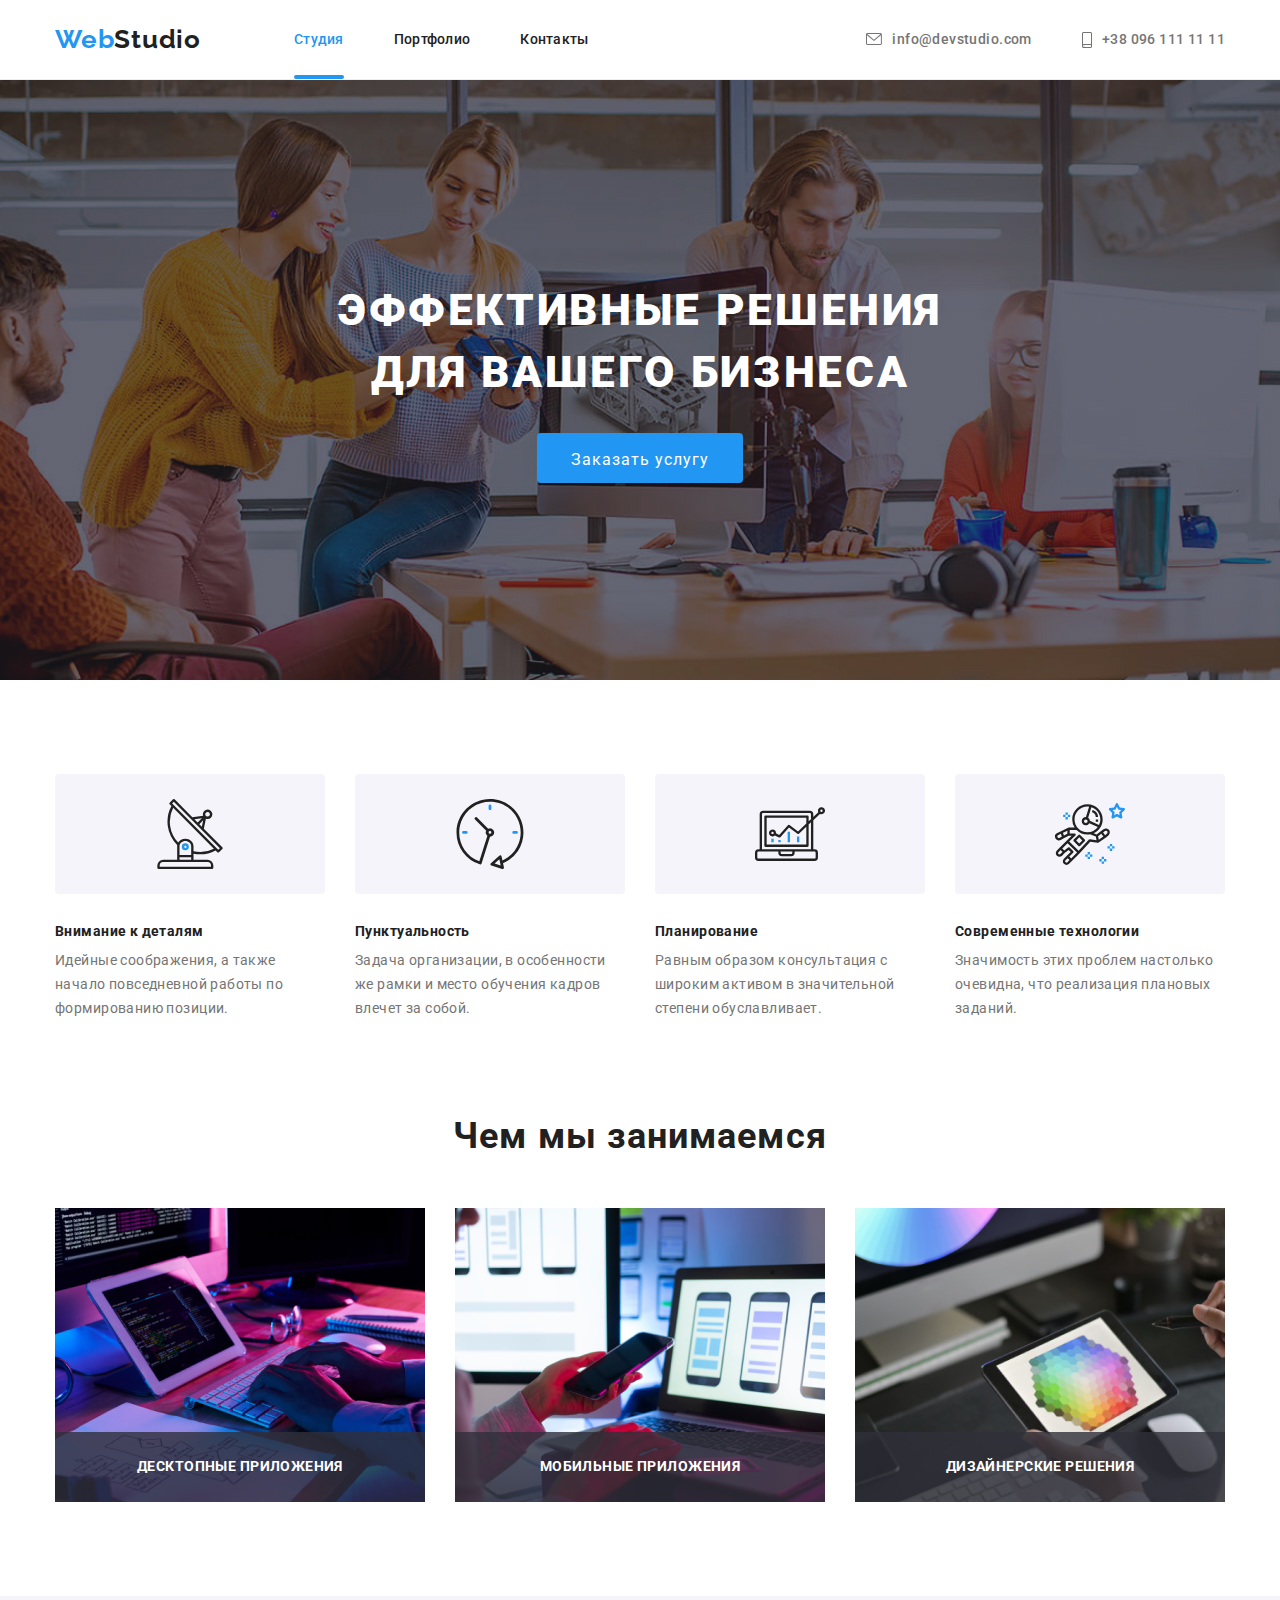
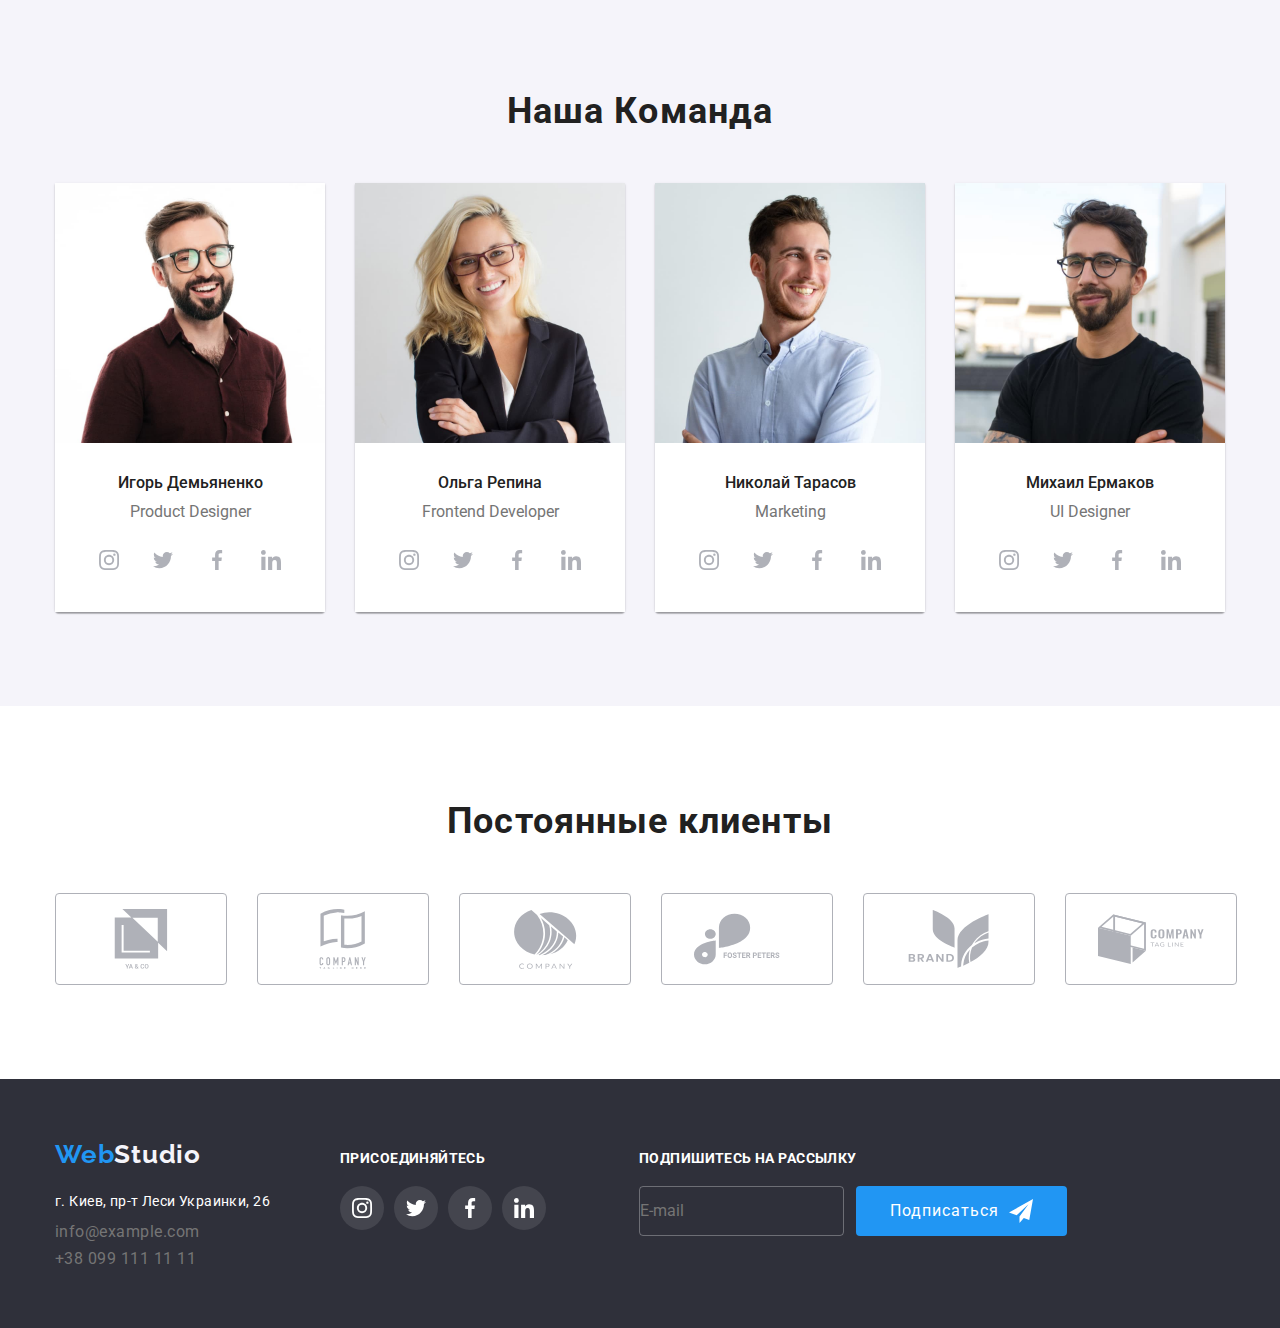
==== index.html @ 4f33f9c4 "построил структуру в футоре и в модалке" ====
<!DOCTYPE html>
<html lang="ru">

<head>
    <meta charset="UTF-8">
    <meta http-equiv="X-UA-Compatible" content="IE=edge">
    <meta name="viewport" content="width=device-width, initial-scale=1.0">
    <link rel="preconnect" href="https://fonts.googleapis.com">
    <link rel="preconnect" href="https://fonts.gstatic.com" crossorigin>
    <link rel="preconnect" href="https://fonts.googleapis.com">
    <link rel="preconnect" href="https://fonts.gstatic.com" crossorigin>
    <link href="https://fonts.googleapis.com/css2?family=Raleway:wght@700&family=Roboto:wght@400;500;700;900&display=swap"
        rel="stylesheet">
    <link rel="stylesheet" href="./css/modern-normalize.css"> 
    <link rel="stylesheet" href="./css/style.css">
    <title>Studio</title>
</head>

<body>
    <!--шапка сайта-->
    <header class="header">
        <div class="container header-container">
            <nav class="nav">
                <a class="header-logo" href=""><span class="logo-web">Web</span>Studio</a>
                <ul class="nav-list">
                    <li class="nav-item ">
                        <a class="nav-link current" href="./index.html">Студия</a>
                    </li>
                    <li class="nav-item">
                        <a class="nav-link" href="./portfolio.html">Портфолио</a>
                    </li>
                    <li class="nav-item">
                        <a class="nav-link" href="#">Контакты</a>
                    </li>
                </ul>
            </nav>
            <ul class="nav-contacts-list">
                <li class="contacts-item">
                        <a class="contacts-link hover-link" href="info@devstudio.com">
                            <svg class="icon-mail" width="16px" height="12px">
                                <use href="./images/svg/symbol-defs.svg#icon-envelope"></use>
                            </svg>info@devstudio.com</a>
                </li>
            
                <li class="contacts-item">
                    <a class="contacts-link hover-link" href="+380961111111">
                        <svg class="icon-tel" width="10px" height="16px">
                            <use href="./images/svg/symbol-defs.svg#icon-smartphone"></use>
                        </svg>+38 096 111 11 11</a>
                </li>
            </ul>
        </div>
    </header>
    <!--уникальный контент страницы-->
    <main>
        <!--секция 1-->
        <section class="hero-section">
            <div class="container container-hero">
                <h1 class="hero-titel">ЭФФЕКТИВНЫЕ РЕШЕНИЯ<br> ДЛЯ ВАШЕГО БИЗНЕСА</h1>
                <button class="button-hero" type="button" data-modal-open>Заказать услугу</button>
                <div class="backdrop is-hidden"data-modal>
                    <div class="modal ">
                     <button class="close-modal-icon" type="button"data-modal-close>
                         <svg class="close-icon" width="18" height="18">
                             <use href="./images/svg/sprite-2.svg#icon-close"></use>
                         </svg>
                     </button>
                    <div class="modal-form-block">
                        <h2 class="form-titel">Оставьте свои данные, мы вам перезвоним</h2>
                        <form class="modal-form" name="call-back-form">
                                <div class="modal-form-item">
                                    <label class="form-label" for="user-name">Имя
                                    <input class="form-input" type="text" name="user-name" placeholder="#">
                                    </label>
                                </div>
                                <div class="modal-form-item">
                                    <label class="form-label" for="user-tel">Телефон
                                    <input class="form-input" type="text" name="user-tel" placeholder="#">
                                    </label>
                                </div>
                                <div class="modal-form-item">
                                    <label class="form-label" for="user-e-mail">Почта
                                    <input class="form-input" type="text" name="user-e-mail" placeholder="#">
                                    </label>
                                </div>
                                <div class="modal-form-item">
                                    <label class="form-label" for="textarea">
                                    <textarea name="textarea" id="" cols="40" rows="10"></textarea>
                                    </label>
                                </div>
                        </form>
                        <p>Соглашаюсь с рассылкой и принимаю Условия договора</p>
                        <button class="button-hero">Отправить</button>
                    </div>
                    </div>
                </div>
            </div>
        </section>
        <!--наши преимущества-->
        <section class="section">
            <div class="container">
                <h2 class="visually-hidden">Наши преимущества</h2>
                <ul class="benefits-list">
                    <li class="benefits-item ">
                        <div class="benefits-bg">
                              <svg class="benefits-icon" width="70" height="70"viewBox="0 0 70 70">
                                 <use href="./images/svg/symbol-defs.svg#icon-antenna-1"></use>
                             </svg> 
                        </div>
                        <h3 class="benefits-titel">Внимание к деталям</h3>
                        <p class="benefits-text">Идейные соображения, а также начало повседневной работы по формированию позиции.</p>
                    </li>
                
                    <li class="benefits-item ">
                        <div class="benefits-bg">
                        <svg class="" width="70" height="70">
                            <use href="./images/svg/symbol-defs.svg#icon-clock"></use>
                        </svg>
                        </div>
                        <h3 class="benefits-titel">Пунктуальность</h3>
                        <p class="benefits-text">Задача организации, в особенности же рамки и место обучения кадров влечет за собой.
                        </p>
                    </li>
                
                    <li class="benefits-item ">
                        <div class="benefits-bg">
                        <svg class="" width="70" height="70">
                            <use href="./images/svg/symbol-defs.svg#icon-diagram"></use>
                        </svg>
                        </div>
                        <h3 class="benefits-titel">Планирование</h3>
                        <p class="benefits-text">Равным образом консультация с широким активом в значительной степени обуславливает.
                        </p>
                    </li>
                
                    <li class="benefits-item ">
                        <div class="benefits-bg">
                        <svg class="" width="70" height="70">
                            <use href="./images/svg/symbol-defs.svg#icon-astronaut"></use>
                        </svg>
                        </div>
                        <h3 class="benefits-titel">Современные технологии</h3>
                        <p class="benefits-text">Значимость этих проблем настолько очевидна, что реализация плановых заданий.</p>
                    </li>
                </ul>
            </div>
        </section>
        <!--секция чем мы занимаемся-->
        <section class="section jobs-section">
            <div class="container">
                <h2 class="titel">Чем мы занимаемся</h2>
                <ul class="jobs-list">
                    <li class="jobs-item">
                        <div class="jobs-block">
                        <img src="./images/tablet.png" alt="Десктопные приложения" width="370">
                        <p class="jobs-label">Десктопные приложения</p>
                        </div>
                    </li>
                    <li class="jobs-item">
                        <div class="jobs-block">
                        <img src="./images/notebook.png" alt="Мобильные приложения" width="370">
                        <p class="jobs-label">Мобильные приложения</p>
                        </div>
                    </li>
                    <li class="jobs-item">
                        <div class="jobs-block">
                        <img src="./images/tabletmini.png" alt="Дизайнерские решения" width="370">
                        <p class="jobs-label">Дизайнерские решения</p>
                        </div>
                    </li>
                </ul>
            </div>
        </section>
        <!--секция наша команда-->
        <section class="section team-section">
            <div class="container">
                <h2 class="titel">Наша Команда</h2>
                <ul class="team-list">
                    <li class="team-item">
                        <img src="./images/jpeg/igor.jpg" alt="Игорь" width="270">
                        <div class="team-card">
                            <h3 class="team-name">Игорь Демьяненко</h3>
                            <p class="team-position">Product Designer</p>
                            <ul class="social-list">
                                <li class="social-item">
                                    <a href="#" class="social-link"> 
                                    <svg class="social-icon" width="20" height="20">
                                        <use href="./images/svg/symbol-defs.svg#icon-instagram"></use>
                                    </svg>   
                                    </a>
                                </li>
                                <li class="social-item">
                                    <a href="#" class="social-link">
                                            <svg class="social-icon" width="20" height="20">
                                                <use href="./images/svg/symbol-defs.svg#icon-twitter"></use>
                                            </svg>
                                    </a>
                                </li>
                                <li class="social-item">
                                    <a href="#" class="social-link">
                                            <svg class="social-icon" width="20" height="20">
                                                <use href="./images/svg/symbol-defs.svg#icon-facebook"></use>
                                            </svg>
                                    </a>
                                </li>
                                <li class="social-item">
                                    <a href="#" class="social-link">
                                            <svg class="social-icon" width="20" height="20">
                                                <use href="./images/svg/symbol-defs.svg#icon-linkedin"></use>
                                            </svg>
                                    </a>
                                </li>
                            </ul>
                        </div>
                    </li>
                    <li class="team-item">
                        <img src="./images/jpeg/olga.jpg" alt="Ольга" width="270">
                        <div class="team-card">
                            <h3 class="team-name">Ольга Репина</h3>
                            <p class="team-position">Frontend Developer</p>
                            <ul class="social-list">
                                <li class="social-item">
                                    <a href="" class="social-link">
                                            <svg class="social-icon" width="20" height="20">
                                                <use href="./images/svg/symbol-defs.svg#icon-instagram"></use>
                                            </svg>
                                    </a>
                                </li>
                                <li class="social-item">
                                    <a href="" class="social-link">
                                            <svg class="social-icon" width="20" height="20">
                                                <use href="./images/svg/symbol-defs.svg#icon-twitter"></use>
                                            </svg>
                                    </a>
                                </li>
                                <li class="social-item">
                                    <a href="" class="social-link">
                                            <svg class="social-icon" width="20" height="20">
                                                <use href="./images/svg/symbol-defs.svg#icon-facebook"></use>
                                            </svg>
                                    </a>
                                </li>
                                <li class="social-item">
                                    <a href="" class="social-link">
                                            <svg class="social-icon" width="20" height="20">
                                                <use href="./images/svg/symbol-defs.svg#icon-linkedin"></use>
                                            </svg>
                                    </a>
                                </li>
                            </ul>
                        </div>
                    </li>
                    <li class="team-item">
                        <img src="./images/jpeg/nikolay.jpg" alt="Николай" width="270">
                        <div class="team-card">
                            <h3 class="team-name">Николай Тарасов</h3>
                            <p class="team-position">Marketing</p>
                            <ul class="social-list">
                                <li class="social-item">
                                    <a href="" class="social-link">
                                            <svg class="social-icon" width="20" height="20">
                                                <use href="./images/svg/symbol-defs.svg#icon-instagram"></use>
                                            </svg>
                                    </a>
                                </li>
                                <li class="social-item">
                                    <a href="" class="social-link">
                                            <svg class="social-icon" width="20" height="20">
                                                <use href="./images/svg/symbol-defs.svg#icon-twitter"></use>
                                            </svg>
                                    </a>
                                </li>
                                <li class="social-item">
                                    <a href="" class="social-link">
                                            <svg class="social-icon" width="20" height="20">
                                                <use href="./images/svg/symbol-defs.svg#icon-facebook"></use>
                                            </svg>
                                    </a>
                                </li>
                                <li class="social-item">
                                    <a href="" class="social-link">
                                            <svg class="social-icon" width="20" height="20">
                                                <use href="./images/svg/symbol-defs.svg#icon-linkedin"></use>
                                            </svg>
                                    </a>
                                </li>
                            </ul>
                        </div>
                    </li>
                    <li class="team-item">
                        <img src="./images/jpeg/mikhail.jpg" alt="Михаил" width="270">
                        <div class="team-card">
                            <h3 class="team-name">Михаил Ермаков</h3>
                            <p class="team-position">UI Designer</p>
                            <ul class="social-list">
                                <li class="social-item">
                                    <a href="" class="social-link">
                                            <svg class="social-icon" width="20" height="20">
                                                <use href="./images/svg/symbol-defs.svg#icon-instagram"></use>
                                            </svg>
                                    </a>
                                </li>
                                <li class="social-item">
                                    <a href="" class="social-link">
                                            <svg class="social-icon" width="20" height="20">
                                                <use href="./images/svg/symbol-defs.svg#icon-twitter"></use>
                                            </svg>
                                    </a>
                                </li>
                                <li class="social-item">
                                    <a href="" class="social-link">
                                            <svg class="social-icon" width="20" height="20">
                                                <use href="./images/svg/symbol-defs.svg#icon-facebook"></use>
                                            </svg>
                                    </a>
                                </li>
                                <li class="social-item">
                                    <a href="" class="social-link">
                                            <svg class="social-icon" width="20" height="20">
                                                <use href="./images/svg/symbol-defs.svg#icon-linkedin"></use>
                                            </svg>
                                    </a>
                                </li>
                            </ul>
                        </div>
                    </li>
                </ul>
            </div>
        </section>
        <section class="section">
            <div class="container">
                <h2 class="titel">Постоянные клиенты</h2>
                <ul class="clients-list">
                    <li class="clients-item">
                        <a href="" class="clients-link">
                            <svg class="clients-icon" width="106px" height="60px">
                                <use href="./images/svg/sprite-2.svg#icon-client-1"></use>
                            </svg>
                        </a>
                    </li>
                    <li class="clients-item">
                        <a href="" class="clients-link">
                            <svg class="clients-icon" width="106px" height="60px">
                                <use href="./images/svg/sprite-2.svg#icon-client-2"></use>
                            </svg>
                        </a>
                    </li>
                    <li class="clients-item">
                        <a href="" class="clients-link">
                            <svg class="clients-icon" width="106px" height="60px">
                                <use href="./images/svg/sprite-2.svg#icon-client-3"></use>
                            </svg>
                        </a>
                    </li>
                    <li class="clients-item">
                    <a href="" class="clients-link">
                        <svg class="clients-icon" width="106px" height="60px">
                            <use href="./images/svg/sprite-2.svg#icon-client-4"></use>
                        </svg>
                    </a>
                    </li>
                    <li class="clients-item">
                    <a href="" class="clients-link">
                        <svg class="clients-icon" width="106px" height="60px">
                            <use href="./images/svg/sprite-2.svg#icon-client-5"></use>
                        </svg>
                    </a>
                    </li>
                    <li class="clients-item">
                        <a href="" class="clients-link">
                            <svg class="clients-icon" width="106px" height="60px">
                                <use href="./images/svg/sprite-2.svg#icon-client-6"></use>
                            </svg>
                        </a>
                    </li>
                </ul>
            </div>
        </section>
    </main>
    <!--подвал-->
    <footer class="page-footer">
        <div class="container footer-container">
            <div class="address-block">
                <a class="footer-logo" href=""><span class="logo-web">Web</span>Studio</a>
                <address class="address">
                    <ul class="address-list">
                        <li class="address-item">
                            <a class="address-link"
                                href="https://www.google.com/maps/place/%D0%B1%D1%83%D0%BB.+%D0%9B%D0%B5%D1%81%D0%B8+%D0%A3%D0%BA%D1%80%D0%B0%D0%B8%D0%BD%D0%BA%D0%B8,+26,+%D0%9A%D0%B8%D0%B5%D0%B2,+02000/data=!4m2!3m1!1s0x40d4cf0e033ecbe9:0x57a4dffefec77da0?sa=X&ved=2ahUKEwixr6azg6_zAhUvlIsKHU6wDGkQ8gF6BAgFEAE">г.
                                Киев, пр-т Леси Украинки, 26</a>
                        </li>
                        <li class="address-item">
                            <a class="contacts-link hover-link" href="mailto:info@example.com">info@example.com</a>
                        </li>
                        <li class="address-item">
                            <a class="contacts-link hover-link" href="tel:+380991111111">+38 099 111 11 11</a>
                        </li>
                    </ul>
                
                </address>
            </div>
            <div class="social-footer">
            <h2 class="social-titel">присоединяйтесь</h2>
            <ul class="social-list">
                <li class="footer-social-item">
                    <a href="#" class="footer-social-link">
                            <svg class="social-icon" widht="20" height="20">
                                <use href="./images/svg/symbol-defs.svg#icon-instagram1"></use>
                            </svg>
                    </a>
                </li>
                <li class="footer-social-item">
                    <a href="#" class="footer-social-link">
                            <svg class="social-icon" widht="20" height="20">
                                <use href="./images/svg/symbol-defs.svg#icon-twitter1"></use>
                            </svg>
                    </a>
                </li>
                <li class="footer-social-item">
                    <a href="#" class="footer-social-link">
                            <svg class="social-icon" widht="20" height="20">
                                <use href="./images/svg/symbol-defs.svg#icon-facebook1"></use>
                            </svg>
                    </a>
                </li>
                <li class="footer-social-item">
                    <a href="#" class="footer-social-link">
                            <svg class="social-icon" widht="20" height="20">
                                <use href="./images/svg/symbol-defs.svg#icon-linkedin1"></use>
                            </svg>
                    </a>
                </li>
            </ul>
            </div>
            <div class="subscribe-footer">
                <h3 class="social-titel">Подпишитесь на рассылку</h3>
                <div class="subscribe-footer-block">
                    <form class="subscribe-form" name="e-mail">
                        <div>
                        <label class="subscribe-label" for="e-mail">
                            <input class="subscribe-input" type="e-mail" name="e-mail" placeholder="E-mail">
                        </label>
                        </div>
                    </form>
                    <button type="button" class="button-subscribe">Подписаться
                        <svg class="icon-send" width="24px" height="24px">
                            <use href="./images/svg/icons.svg#icon-icon-send"></use>
                        </svg>
                    </button>
                </div>
            </div>
        </div>  
    </footer>
    <script src="./js/modal.js"></script>
</body>

</html>
---- css/style.css ----
/* 
основной шрифт страницы Roboto 
шрифт логотипа Raleway 700

Weight ссылок и кнопок на странице портфолио 500
Weight заголовков 700 900

цвета
основной цвет абзацов #757575;
вторичный цвет заголовков, ссылок #212121;
белый цвет для кнопок и заголовков #FFFFFF

основной цвет фона #E5E5E5
вторичный цвет фона #F5F4FA
цвет для сылок с эфектом ховер #2196F3
-------------------------------------------------------------------------------------*/

:root {
  --title-text-color: #212121;
  --accent-color: #2196f3;
  --primary-white-color: #ffffff;
  --bg-white-color: #f5f4fa;
  --main-text-color: #757575;
  --dark-bg-color: #2f303a;
}

body {
  padding-top: 80px;
  font-family: roboto, sans-serif;
  color: var(--main-text-color);
}
h1,
h2,
h3,
p {
  margin: 0;
}
ul {
  padding: 0;
  margin: 0;
  list-style: none;
}
img {
  display: block;
  max-width: 100%;
  height: auto;
}

.container {
  width: 1200px;
  margin-left: auto;
  margin-right: auto;
  padding-left: 15px;
  padding-right: 15px;
}
.section {
  padding-top: 94px;
  padding-bottom: 94px;
}
.titel {
  margin-top: 0;
  margin-bottom: 50px;

  font-weight: 700;
  font-size: 36px;
  line-height: 1.2;
  letter-spacing: 0.03em;
  text-align: center;
  color: var(--title-text-color);
}

/* шапка-----------*/
.header {
  position: fixed;
  top: 0;
  left: 0;
  width: 100%;
  z-index: 1;
  background-color: var(--primary-white-color);
  border-bottom: 1px solid #eeeeee;
}
.header-container {
  display: flex;
  align-items: center;
}
.header-logo {
  font-family: raleway, sans-serif;
  font-weight: 700;
  font-size: 26px;
  line-height: 1.2;
  letter-spacing: 0.03em;
  color: var(--title-text-color);
  text-decoration: none;
}
.logo-web {
  color: var(--accent-color);
}
/* навигация -----------------------------*/
.nav {
  display: flex;
  align-items: center;
}
.nav-list {
  display: flex;
  margin-left: 93px;
}
.nav-list .nav-item:not(:last-child) {
  margin-right: 50px;
}
.nav-item {
  list-style: none;
}

.nav-link {
  display: block;
  padding-top: 32px;
  padding-bottom: 32px;

  position: relative;

  font-weight: 500;
  font-size: 14px;
  line-height: 1.1;
  letter-spacing: 0.02em;
  color: var(--title-text-color);
  text-decoration: none;

  transition: color 250ms cubic-bezier(0.4, 0, 0.2, 1);
}
.nav-link:hover,
.nav-link:focus {
  color: var(--accent-color);
}
.current {
  color: var(--accent-color);
}
.current::after {
  content: "";

  position: absolute;
  left: 0;
  bottom: 0;

  display: block;
  width: 100%;
  height: 4px;
  border-radius: 2px;
  background-color: var(--accent-color);
}
/* почта+телефон -----------------------------*/
.nav-contacts-list {
  display: flex;
  margin-left: auto;

  font-weight: 500;
  font-size: 14px;
  line-height: 1.1;
  letter-spacing: 0.02em;
  list-style: none;
}
.nav-contacts-list .contacts-item + .contacts-item {
  margin-left: 50px;
}
.contacts-link {
  display: flex;
  align-items: center;
  color: var(--main-text-color);
  text-decoration: none;
  font-style: normal;
  letter-spacing: 0.03em;

  transition: color 250ms cubic-bezier(0.4, 0, 0.2, 1);
}
.hover-link:hover,
.hover-link:focus {
  fill: var(--accent-color);
  color: var(--accent-color);
}
.icon-mail {
  fill: currentColor;
  margin-right: 10px;
}
.icon-mail::before {
  content: "";
}

.icon-tel {
  fill: currentColor;
  margin-right: 10px;
}
.icon-tel::before {
  content: "";
}

/* герой --------------------------------------*/
.hero-section {
  padding: 200px 0;
  text-align: center;
  max-width: 1600px;
  height: 600px;
  margin-left: auto;
  margin-right: auto;
  background-image: linear-gradient(
      to right,
      rgba(47, 48, 58, 0.4),
      rgba(47, 48, 58, 0.4)
    ),
    url(../images/jpeg/bg-img.jpg);
  background-repeat: no-repeat;
  background-position: center;
}
.container-hero {
}
.hero-titel {
  margin-top: 0;
  margin-bottom: 30px;

  font-weight: 900;
  font-size: 44px;
  line-height: 1.4;
  letter-spacing: 0.06em;
  color: var(--primary-white-color);
}

.button-hero {
  min-width: 200px;
  height: 50px;
  padding: 10px 32px;
  border-radius: 4px;
  border-color: transparent;

  font-family: roboto, sans-serif;
  font-size: 16px;
  line-height: 1.9;
  letter-spacing: 0.06em;
  color: var(--primary-white-color);
  background-color: var(--accent-color);
  cursor: pointer;
}
.backdrop {
  position: fixed;
  opacity: 1;
  top: 0;
  left: 0;
  width: 100%;
  height: 100%;
  background-color: rgba(0, 0, 0, 0.2);

  z-index: 1;
  transition: opacity 250ms cubic-bezier(0.4, 0, 0.2, 1);
}
.backdrop.is-hidden {
  opacity: 0;
  pointer-events: none;
}
.backdrop.is-hidden.scale {
  top: 50%;
  left: 50%;
  transform: translate(-50%, -50%) scale(0.8);
  transition: transform 250ms cubic-bezier(0.4, 0, 0.2, 1);
}
.modal {
  position: absolute;
  top: 50%;
  left: 50%;
  width: 528px;
  height: 581px;
  transform: translate(-50%, -50%) scale(1);
  transition: transform 250ms cubic-bezier(0.4, 0, 0.2, 1),
    background-color 250ms cubic-bezier(0.4, 0, 0.2, 1),
    box-shadow 250ms cubic-bezier(0.4, 0, 0.2, 1);

  border-radius: 4px;
  box-shadow: 0px 1px 3px rgba(0, 0, 0, 0.12), 0px 1px 1px rgba(0, 0, 0, 0.14),
    0px 2px 1px rgba(0, 0, 0, 0.2);
  background-color: var(--primary-white-color);
}
.close-modal-icon {
  display: flex;
  align-items: center;
  position: absolute;
  top: 8px;
  right: 8px;
  width: 30px;
  height: 30px;
  border: 1px solid rgba(0, 0, 0, 0.1);
  border-radius: 50%;
  background-color: var(--primary-white-color);
  cursor: pointer;
}
.modal-form-block {
  display: flex;
  flex-direction: column;
  align-items: center;
}
.form-titel {
  font-weight: 700;
  font-size: 20px;
  line-height: 1.2;
  letter-spacing: 0.03em;

  color: var(--title-text-color);
}
.modal-form-list {
}
.modal-form-item {
}
.modal-form {
}
.form-label {
}
.form-input {
}
/* секция ПРЕИМУЩЕСТВА(BENEFITS) страница "студия"------------- */
.visually-hidden {
  position: absolute;
  width: 1px;
  height: 1px;
  margin: -1px;
  padding: 0;
  overflow: hidden;
  border: 0;
  clip: rect(0 0 0 0);
}
.benefits-list {
  display: flex;
}
.benefits-list .benefits-item + .benefits-item {
  margin-left: 30px;
}

.benefits-bg {
  display: flex;
  justify-content: center;
  align-items: center;
  width: 270px;
  height: 120px;
  margin-bottom: 30px;
  border-radius: 4px;
  background-color: var(--bg-white-color);
}
.benefits-icon {
  display: flex;
}

.benefits-titel {
  margin-top: 0;
  margin-bottom: 10px;

  font-weight: 700;
  font-size: 14px;
  line-height: 1.1;
  letter-spacing: 0.03em;
  color: var(--title-text-color);
}
.benefits-text {
  margin-top: 0;
  margin-bottom: 0;

  font-weight: 400;
  font-size: 14px;
  line-height: 1.7;
  letter-spacing: 0.03em;
}

/* секция ЧЕМ МЫ ЗАНИМАЕМСЯ(Jobs) страница "студия"--------- */
.jobs-section {
  padding-top: 0;
}
.jobs-list {
  display: flex;
}
.jobs-list .jobs-item + .jobs-item {
  margin-left: 30px;
}
.jobs-block {
  position: relative;
}
.jobs-label {
  display: flex;
  justify-content: center;
  align-items: center;
  position: absolute;
  bottom: 0;
  left: 0;
  width: 100%;
  height: 70px;

  font-weight: 700;
  font-size: 14px;
  line-height: 1.1;
  letter-spacing: 0.03em;
  color: var(--primary-white-color);
  background-color: rgba(47, 48, 58, 0.8);
  text-transform: uppercase;
}

/* секция команда(Team) страница "студия" --------------------*/
.team-section {
  background-color: var(--bg-white-color);
}
.team-card {
  padding: 30px 0;
  background-color: var(--primary-white-color);
}

.team-list {
  display: flex;
}
.team-list .team-item + .team-item {
  margin-left: 30px;
}
.team-item {
  box-shadow: 0px 1px 3px rgba(0, 0, 0, 0.12), 0px 1px 1px rgba(0, 0, 0, 0.14),
    0px 2px 1px rgba(0, 0, 0, 0.2);
  border-radius: 0px 0px 4px 4px;
}

.team-name {
  margin-bottom: 10px;
  text-align: center;
  font-weight: 500;
  font-size: 16px;
  line-height: 1.2;
  color: var(--title-text-color);
}
.team-position {
  margin-bottom: 16px;
  text-align: center;
  font-weight: 400;
  font-size: 16px;
  line-height: 1.2;
}

.social-list {
  display: flex;
  justify-content: center;
  align-items: center;
}

.social-list .social-item + .social-item {
  margin-left: 10px;
}
.social-link {
  display: flex;
  cursor: pointer;
  justify-content: center;
  align-items: center;
  width: 44px;
  height: 44px;
  border: none;
  border-radius: 50%;

  transition: background-color 250ms cubic-bezier(0.4, 0, 0.2, 1),
    fill 250ms cubic-bezier(0.4, 0, 0.2, 1);
}
.social-icon {
  fill: #afb1b8;
}
.social-link:hover,
.social-link:focus {
  background-color: var(--accent-color);
}
.social-link:hover .social-icon,
.social-link:focus .social-icon {
  fill: var(--primary-white-color);
}
/* секция клиенты-------------------- */
.clients-list {
  display: flex;
}
.clients-list .clients-item + .clients-item {
  margin-left: 30px;
}
.clients-item {
}
.clients-link {
  display: flex;
  justify-content: center;
  align-items: center;
  width: 172px;
  height: 92px;
  border: 1px solid #afb1b8;
  border-radius: 4px;

  transition: border-color 250ms cubic-bezier(0.4, 0, 0.2, 1),
    fill 250ms cubic-bezier(0.4, 0, 0.2, 1);
}
.clients-link:hover,
.clients-link:focus {
  border-color: var(--accent-color);
}
.clients-link:hover .clients-icon,
.clients-link:focus .clients-icon {
  fill: var(--accent-color);
}
.clients-icon {
  fill: #afb1b8;
  transition: color 250ms cubic-bezier(0.4, 0, 0.2, 1);
}

/* футер--------------------------------------------------- */
.page-footer {
  padding: 60px 0;
  background-color: #2f303a;
}
.footer-container {
  display: flex;
  align-items: baseline;
}
.address-block {
  margin-right: 70px;
}
.footer-logo {
  display: block;
  margin-bottom: 20px;
  font-family: raleway, sans-serif;
  font-weight: 700;
  font-size: 26px;
  line-height: 1.2;
  letter-spacing: 0.03em;
  color: var(--bg-white-color);
  text-decoration: none;
}
.address-list {
  display: inline-block;
}
.address-list .address-item + .address-item {
  margin-top: 9px;
}
.address-link {
  font-style: normal;
  font-size: 14px;
  line-height: 1.7;
  letter-spacing: 0.03em;
  color: var(--primary-white-color);
  text-decoration: none;

  transition: color 250ms cubic-bezier(0.4, 0, 0.2, 1);
}
.address-link:hover,
.address-link:focus {
  color: var(--accent-color);
}

.social-footer {
  margin-right: 93px;
}
.social-titel {
  margin-bottom: 20px;
  font-style: normal;
  font-weight: 700;
  font-size: 14px;
  line-height: 16px;
  letter-spacing: 0.03em;
  text-transform: uppercase;
  color: var(--primary-white-color);
}
.footer-social-item {
  fill: var(--primary-white-color);
}
.footer-social-link {
  display: flex;
  justify-content: center;
  align-items: center;
  width: 44px;
  height: 44px;
  border: none;
  border-radius: 50%;
  background-color: rgba(255, 255, 255, 0.1);

  transition: background-color 250ms cubic-bezier(0.4, 0, 0.2, 1);
}
.footer-social-link:hover,
.footer-social-link:focus {
  background-color: var(--accent-color);
}
.footer-social-item:not(:last-child) {
  margin-right: 10px;
}
.footer-social-block {
  display: flex;
  justify-content: center;
  align-items: center;
  width: 44px;
  height: 44px;
  border: none;
}

.subscribe-footer {
}
.subscribe-footer-block {
  display: flex;
  align-items: center;
}
.subscribe-form {
  margin-right: 12px;
}
.subscribe-label {
}
.subscribe-input {
  padding: 15px 0 15px 0;
  border: 1px solid rgba(255, 255, 255, 0.3);
  border-radius: 4px;
  background-color: inherit;
  color: var(--primary-white-color);
}
.button-subscribe {
  display: flex;
  align-items: center;
  min-width: 200px;
  height: 50px;
  padding: 10px 32px;
  border-radius: 4px;
  border-color: transparent;

  font-family: roboto, sans-serif;
  font-size: 16px;
  line-height: 1.9;
  letter-spacing: 0.06em;
  color: var(--primary-white-color);
  background-color: var(--accent-color);
  cursor: pointer;
}
.icon-send {
  margin-left: 10px;
}
/* СТРАНИЦА портфолио ----------------------------------*/
/* кнопки навигации */
.filters-section {
  margin-top: 94px;
}
.buttons-list {
  display: flex;
  justify-content: center;
  margin-bottom: 34px;
  list-style: none;
}
.buttons-list .buttons-item + .buttons-item {
  margin-left: 8px;
}

.filter-btn {
  border: transparent;
  padding: 6px 22px;
  border-radius: 4px;
  height: 38px;

  font-family: roboto, sans-serif;
  font-weight: 500;
  font-size: 16px;
  line-height: 1.6;
  letter-spacing: 0.03em;
  color: var(--title-text-color);
  background-color: var(--bg-white-color);
  cursor: pointer;

  transition: color 250ms cubic-bezier(0.4, 0, 0.2, 1),
    background-color 250ms cubic-bezier(0.4, 0, 0.2, 1),
    box-shadow 250ms cubic-bezier(0.4, 0, 0.2, 1);
}
.filter-btn:hover,
.filter-btn:focus {
  color: var(--primary-white-color);
  background-color: var(--accent-color);
  box-shadow: 0px 3px 1px rgba(0, 0, 0, 0.1), 0px 1px 2px rgba(0, 0, 0, 0.08),
    0px 2px 2px rgba(0, 0, 0, 0.12);
  border-radius: 4px;
}

/* СЕКЦИЯ портфолио ---------------------------------------*/
.portfolio-list {
  display: inline-flex;
  flex-wrap: wrap;
}
.portfolio-item {
  width: 370px;
  margin-right: 30px;
  margin-bottom: 30px;
  border-right: 1px solid #eeeeee;
  border-bottom: 1px solid #eeeeee;
  border-left: 1px solid #eeeeee;
}

.portfolio-item:nth-child(3n) {
  margin-right: 0;
}
.portfolio-item:nth-last-child(-n + 3) {
  margin-bottom: 0;
}

.portfolio-link {
  /* на 8м дз тут нужен будет флекс */
  display: block;
  text-decoration: none;

  transition: box-shadow 250ms cubic-bezier(0.4, 0, 0.2, 1);
}
.portfolio-link:hover,
.portfolio-link:focus {
  box-shadow: 0px 1px 1px rgba(0, 0, 0, 0.12), 0px 4px 4px rgba(0, 0, 0, 0.06),
    1px 4px 6px rgba(0, 0, 0, 0.16);
}
.portfolio-overlay-block {
  position: relative;
  overflow: hidden;
}
.overlay-block {
  position: absolute;
  top: 0;
  left: 0;
  padding: 63px 24px;
  width: 100%;
  height: 100%;
  transition: background-color 250ms cubic-bezier(0.4, 0, 0.2, 1),
    transform 250ms cubic-bezier(0.4, 0, 0.2, 1);
  background-color: rgba(33, 150, 243, 0.9);
  transform: translateY(100%);
}
.portfolio-link:hover .overlay-block,
.portfolio-link:focus .overlay-block {
  transform: translateY(0);
}
.portfolio-block-text {
  font-size: 18px;
  line-height: 1.6;
  letter-spacing: 0.03em;
  color: var(--primary-white-color);

  transition: color 250ms cubic-bezier(0.4, 0, 0.2, 1) 150ms,
    opacity 250ms cubic-bezier(0.4, 0, 0.2, 1);
  opacity: 0;
}
.portfolio-link:hover .portfolio-block-text,
.portfolio-link:focus .portfolio-block-text {
  opacity: 1;
}

.portfolio-card {
  padding: 20px 24px;
}
.portfolio-titel {
  margin-bottom: 4px;

  font-weight: 700;
  font-size: 18px;
  line-height: 2;
  letter-spacing: 0.06em;
  color: var(--title-text-color);
}
.portfolio-text {
  color: var(--main-text-color);
  letter-spacing: 0.03em;
}
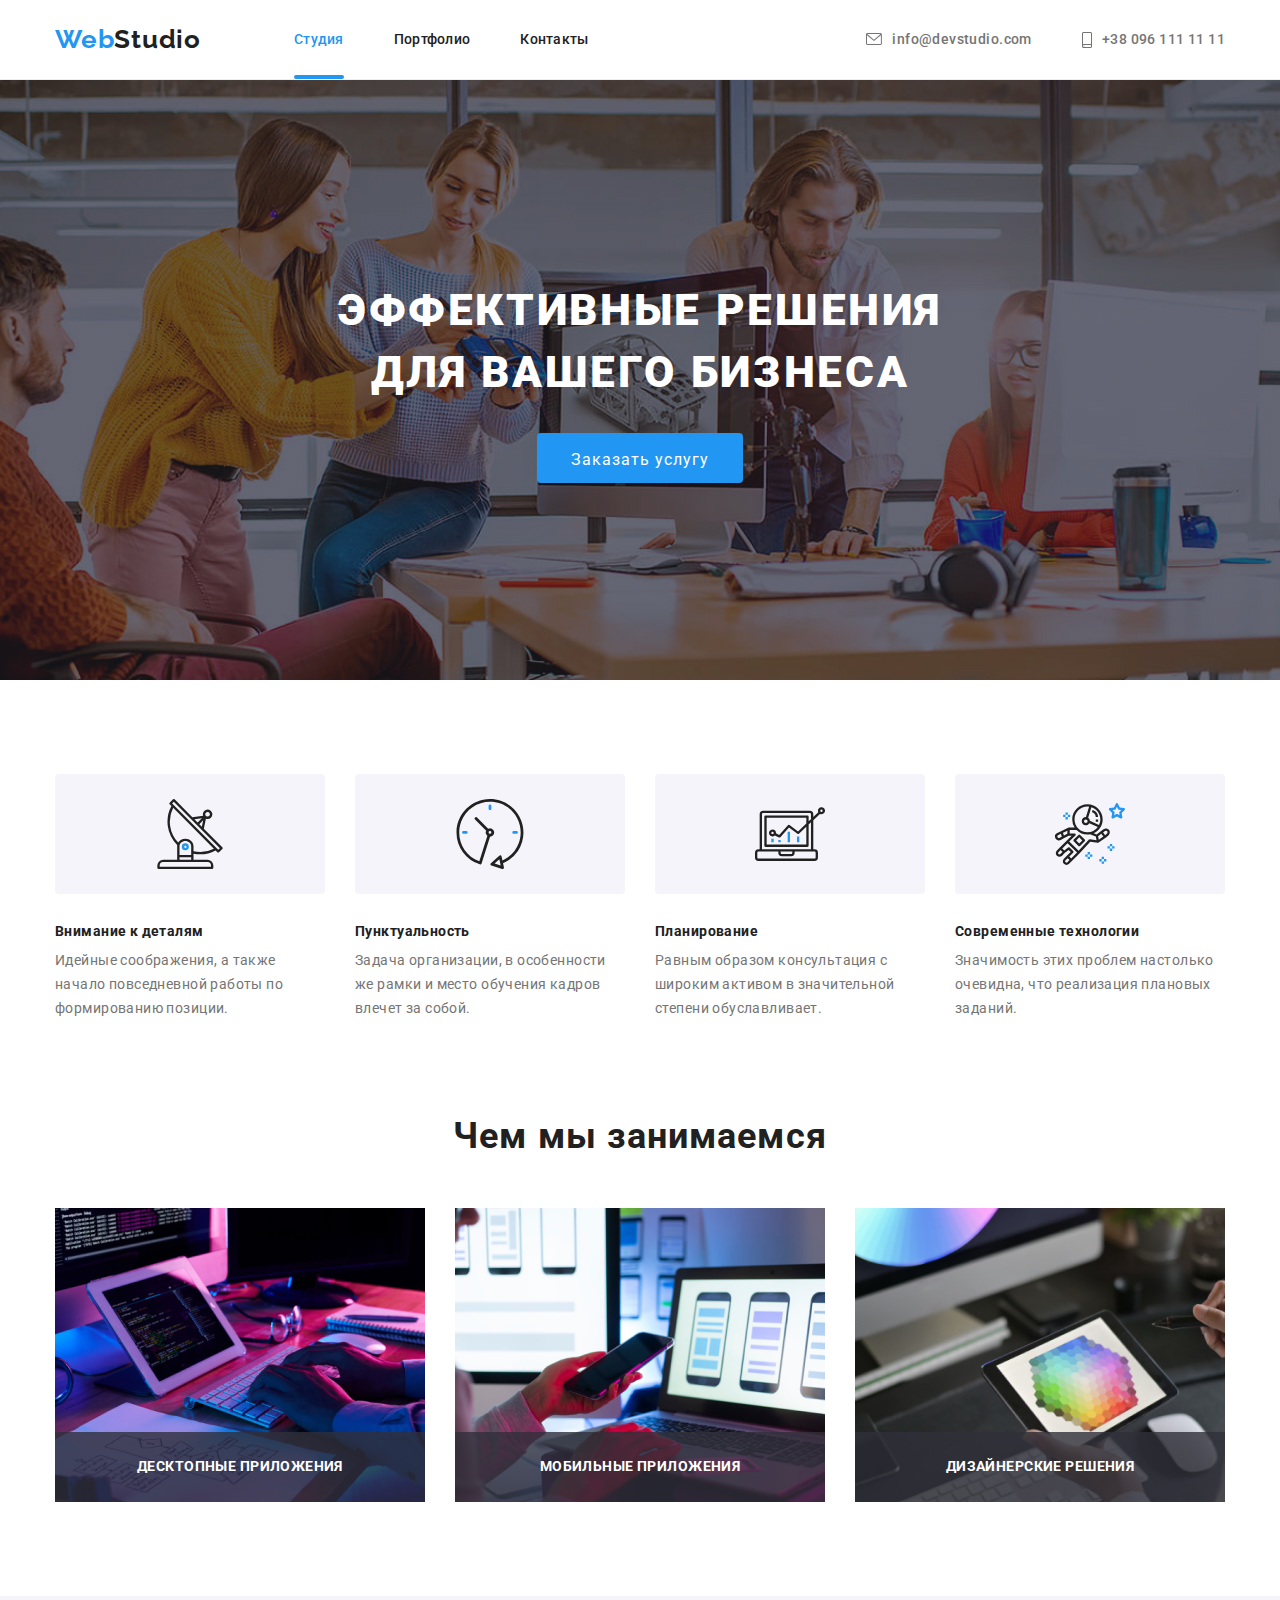
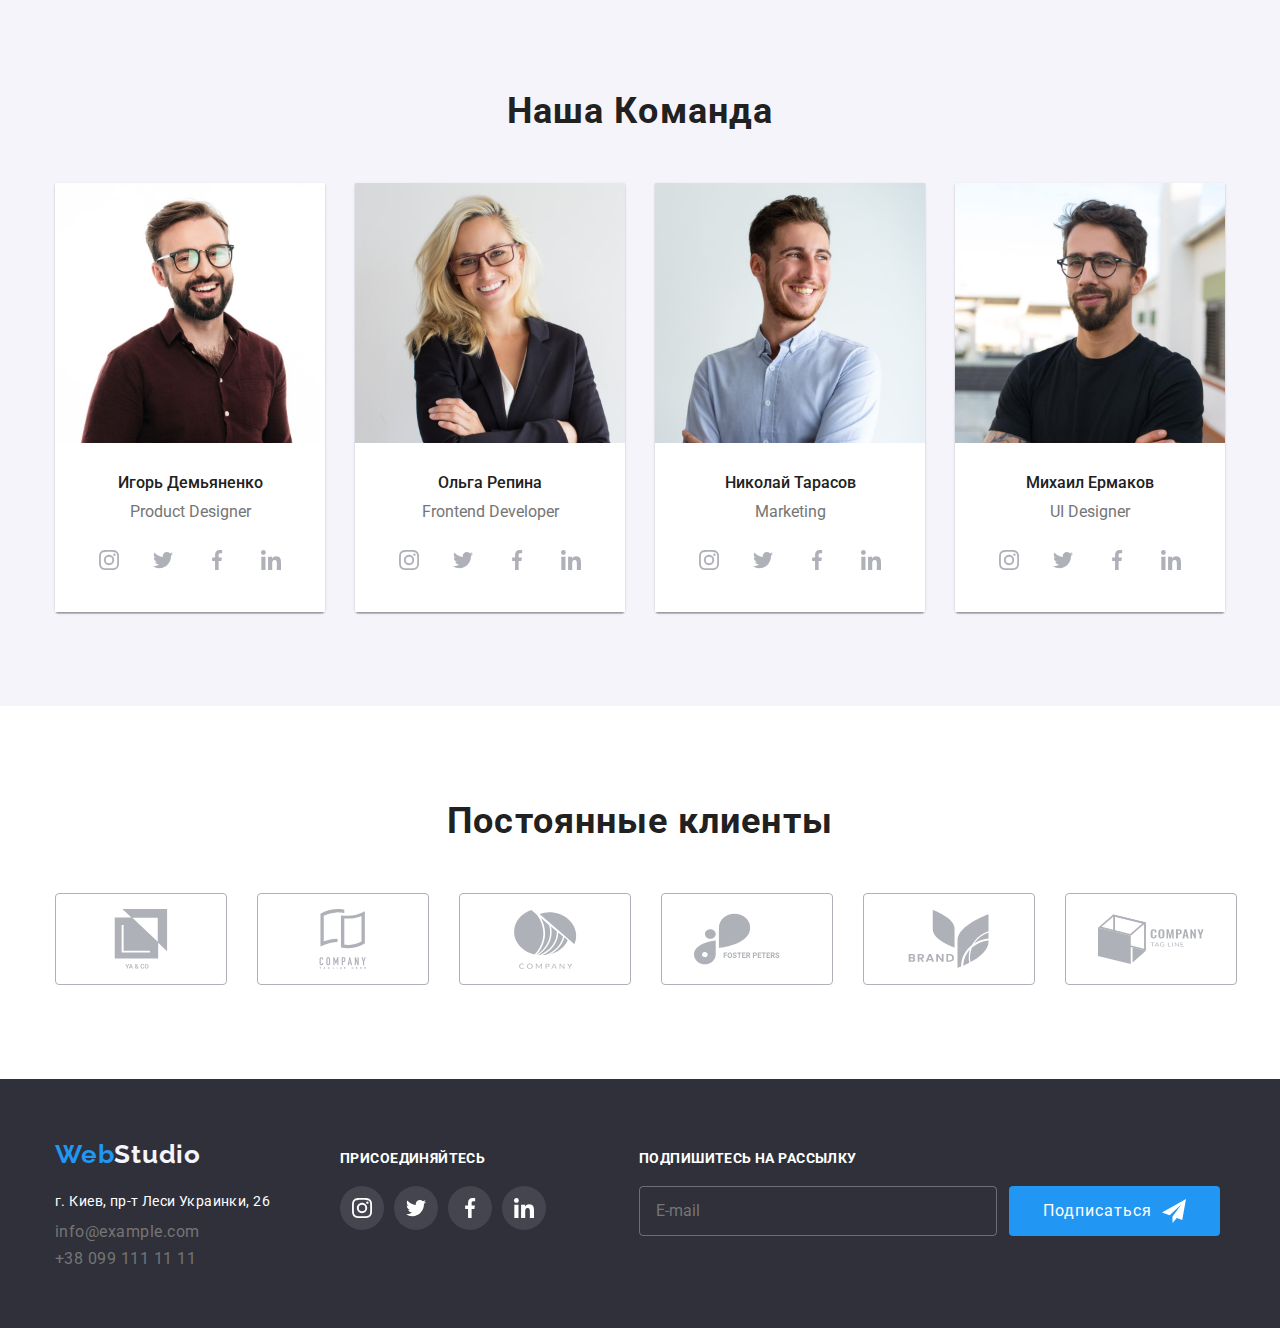
==== commit dd5db7f8: "1" ====
--- a/index.html
+++ b/index.html
@@ -433,7 +433,7 @@
             </ul>
             </div>
             <div class="subscribe-footer">
-                <h3 class="social-titel">Подпишитесь на рассылку</h3>
+                <h2 class="social-titel">Подпишитесь на рассылку</h2>
                 <div class="subscribe-footer-block">
                     <form class="subscribe-form" name="e-mail">
                         <div>
@@ -442,7 +442,7 @@
                         </label>
                         </div>
                     </form>
-                    <button type="button" class="button-subscribe">Подписаться
+                    <button type="submit" class="button-subscribe">Подписаться
                         <svg class="icon-send" width="24px" height="24px">
                             <use href="./images/svg/icons.svg#icon-icon-send"></use>
                         </svg>
--- a/css/style.css
+++ b/css/style.css
@@ -591,7 +591,6 @@
 }
 .subscribe-footer-block {
   display: flex;
-  align-items: center;
 }
 .subscribe-form {
   margin-right: 12px;
@@ -599,7 +598,8 @@
 .subscribe-label {
 }
 .subscribe-input {
-  padding: 15px 0 15px 0;
+  padding: 15px 0 15px 16px;
+  width: 358px;
   border: 1px solid rgba(255, 255, 255, 0.3);
   border-radius: 4px;
   background-color: inherit;
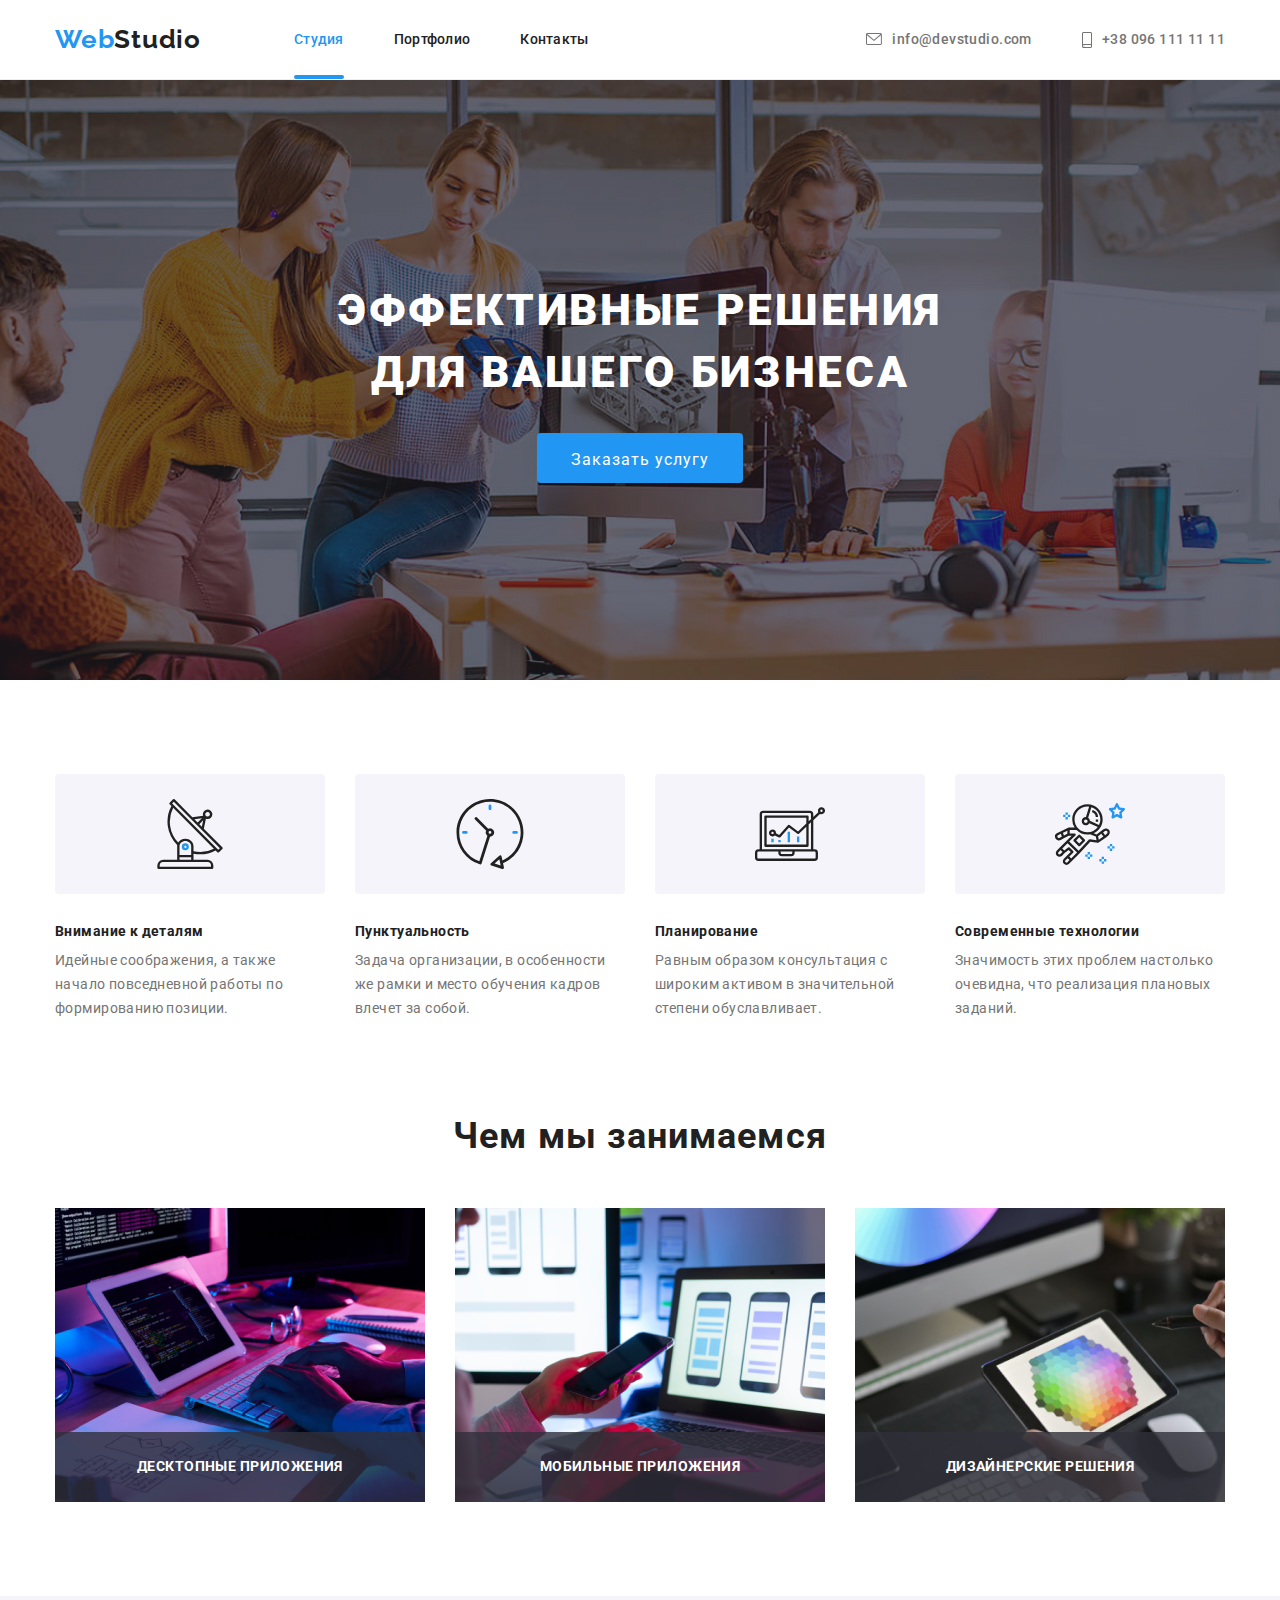
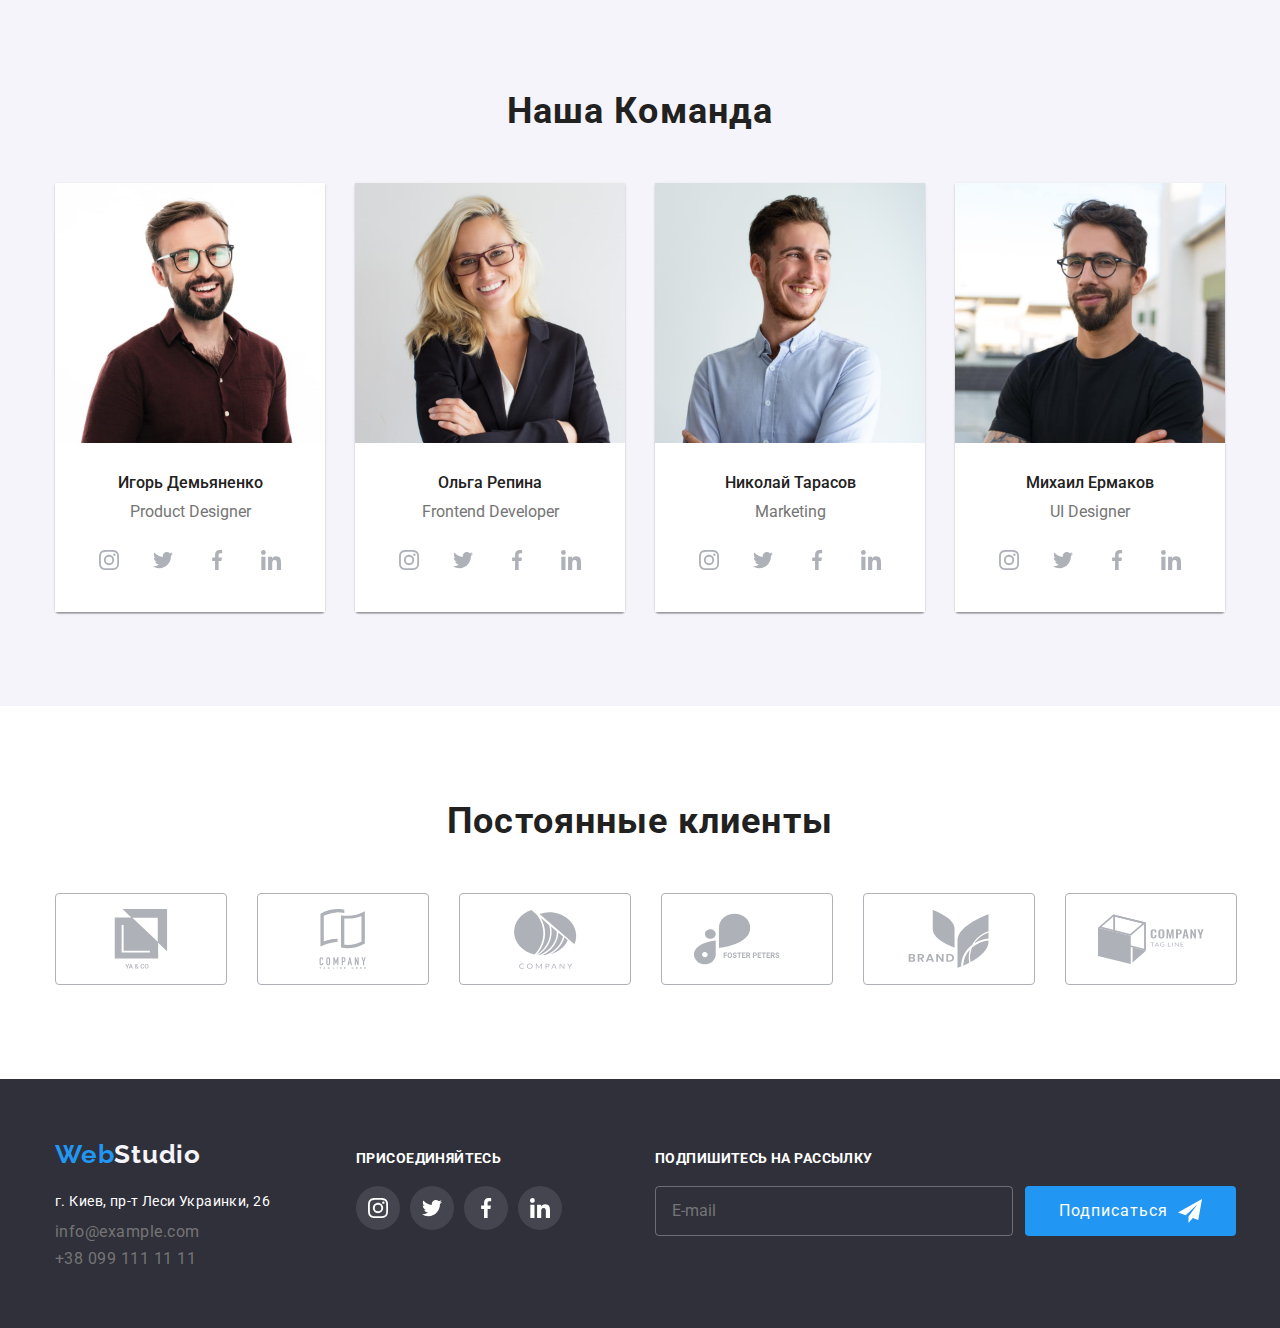
==== commit 03764b46: "сверстал форму модалки" ====
--- a/index.html
+++ b/index.html
@@ -69,28 +69,28 @@
                         <h2 class="form-titel">Оставьте свои данные, мы вам перезвоним</h2>
                         <form class="modal-form" name="call-back-form">
                                 <div class="modal-form-item">
-                                    <label class="form-label" for="user-name">Имя
-                                    <input class="form-input" type="text" name="user-name" placeholder="#">
-                                    </label>
+                                    <label class="form-label" for="user-name">Имя</label>
+                                    <input class="form-input" type="text" name="user-name" id="user-name" placeholder="#">
                                 </div>
                                 <div class="modal-form-item">
-                                    <label class="form-label" for="user-tel">Телефон
-                                    <input class="form-input" type="text" name="user-tel" placeholder="#">
-                                    </label>
+                                    <label class="form-label" for="user-tel">Телефон</label>
+                                    <input class="form-input" type="text" name="user-tel" id="user-tel" placeholder="#">
                                 </div>
                                 <div class="modal-form-item">
-                                    <label class="form-label" for="user-e-mail">Почта
-                                    <input class="form-input" type="text" name="user-e-mail" placeholder="#">
-                                    </label>
+                                    <label class="form-label" for="user-e-mail">Почта</label>
+                                    <input class="form-input" type="text" name="user-e-mail" id="user-e-mail" placeholder="#">
                                 </div>
                                 <div class="modal-form-item">
-                                    <label class="form-label" for="textarea">
-                                    <textarea name="textarea" id="" cols="40" rows="10"></textarea>
-                                    </label>
+                                    <label class="form-label" for="textarea">Коментарий</label>
+                                    <textarea class="form-textarea" name="textarea" id="" cols="" rows="6" placeholder="Введите текст"></textarea>
                                 </div>
                         </form>
-                        <p>Соглашаюсь с рассылкой и принимаю Условия договора</p>
-                        <button class="button-hero">Отправить</button>
+                        <form class="form-checkbox">
+                            <label class="checkbox-label" for="policy">Соглашаюсь с рассылкой и принимаю<a class="policy-link" href=""> Условия договора</a></label>
+                            <input class="checkbox-input" type="checkbox" name="policy" id="policy" value="Соглашаюсь с рассылкой и принимаю Условия договора">
+                        </form>
+                        
+                        <button type="submit" class="button-hero">Отправить</button>
                     </div>
                     </div>
                 </div>
--- a/css/style.css
+++ b/css/style.css
@@ -289,11 +289,10 @@
   cursor: pointer;
 }
 .modal-form-block {
-  display: flex;
-  flex-direction: column;
-  align-items: center;
+  padding: 40px;
 }
 .form-titel {
+  margin-bottom: 12px;
   font-weight: 700;
   font-size: 20px;
   line-height: 1.2;
@@ -301,15 +300,44 @@
 
   color: var(--title-text-color);
 }
-.modal-form-list {
-}
+
 .modal-form-item {
+  display: flex;
+  flex-direction: column;
+  align-items: flex-start;
+}
+.modal-form-item:not(:last-child) {
+  margin-bottom: 10px;
 }
 .modal-form {
+  margin-bottom: 20px;
 }
 .form-label {
 }
 .form-input {
+  padding: 11px 0;
+  width: 100%;
+  border: 1px solid rgba(33, 33, 33, 0.2);
+  border-radius: 4px;
+}
+.form-textarea {
+  padding: 12px 16px;
+  width: 100%;
+  border: 1px solid rgba(33, 33, 33, 0.2);
+  border-radius: 4px;
+}
+.form-checkbox {
+  display: flex;
+  align-items: center;
+  flex-direction: row-reverse;
+  margin-bottom: 30px;
+}
+.policy-link {
+  color: var(--accent-color);
+}
+.checkbox-label {
+}
+.checkbox-input {
 }
 /* секция ПРЕИМУЩЕСТВА(BENEFITS) страница "студия"------------- */
 .visually-hidden {
@@ -510,6 +538,9 @@
 }
 .address-block {
   margin-right: 70px;
+}
+.address {
+  width: 231px;
 }
 .footer-logo {
   display: block;
